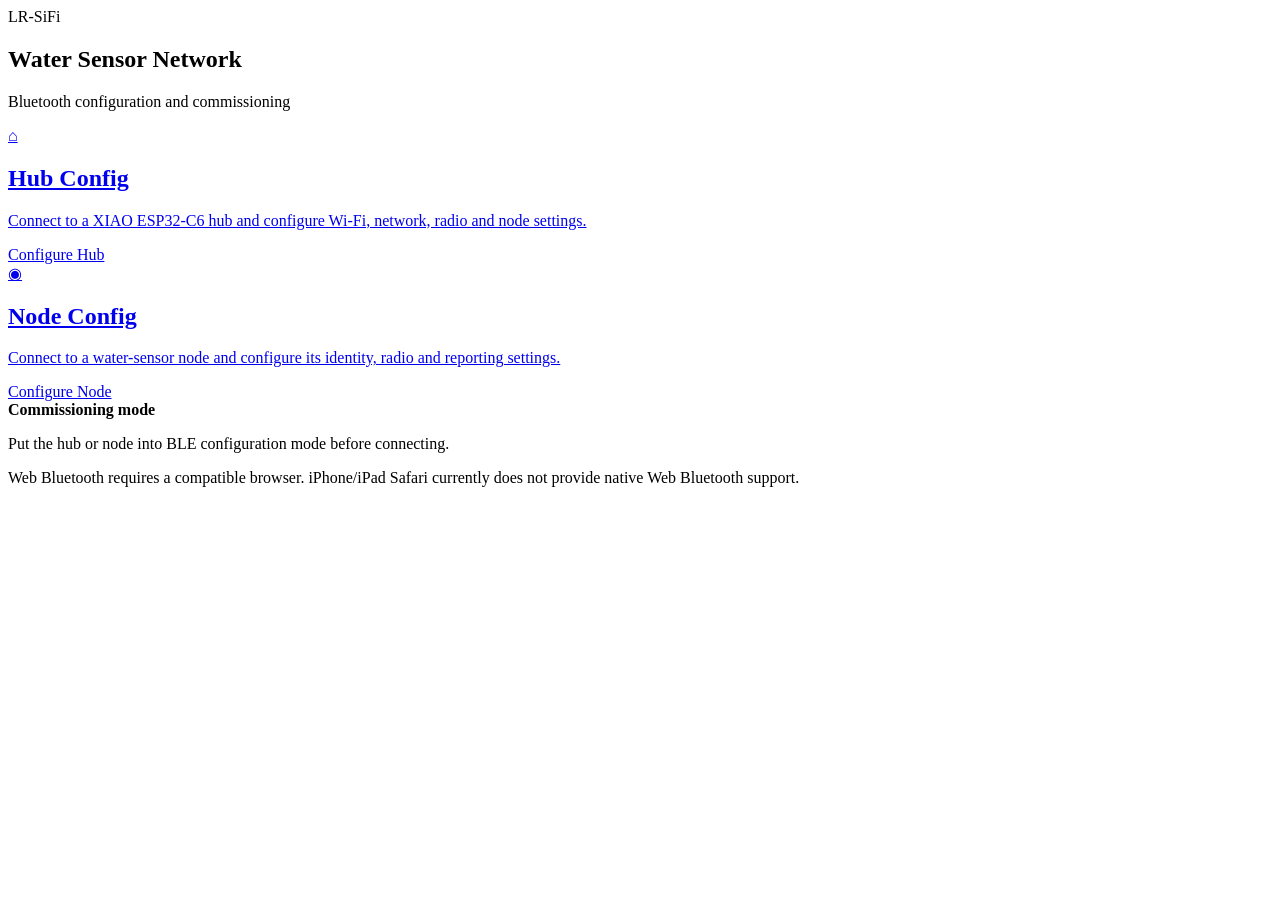
==== docs/index.html @ 214b811f "Add GitHub Pages BLE configuration home" ====
<!doctype html>
<html lang="en">
<head>
  <meta charset="utf-8">
  <meta name="viewport" content="width=device-width,initial-scale=1">
  <title>LoRa Water Sensor Configuration</title>
  <link rel="stylesheet" href="styles.css">
</head>
<body>
  <main class="shell">
    <section class="hero">
      <div class="eyebrow">LR-SiFi</div>
      <h1>Water Sensor Network</h1>
      <p>Bluetooth configuration and commissioning</p>
    </section>

    <section class="cards">
      <a class="card" href="hub.html">
        <div class="icon">⌂</div>
        <h2>Hub Config</h2>
        <p>Connect to a XIAO ESP32-C6 hub and configure Wi-Fi, network, radio and node settings.</p>
        <span class="button">Configure Hub</span>
      </a>

      <a class="card" href="node.html">
        <div class="icon">◉</div>
        <h2>Node Config</h2>
        <p>Connect to a water-sensor node and configure its identity, radio and reporting settings.</p>
        <span class="button">Configure Node</span>
      </a>
    </section>

    <section class="notice">
      <strong>Commissioning mode</strong>
      <p>Put the hub or node into BLE configuration mode before connecting.</p>
      <p class="compat">Web Bluetooth requires a compatible browser. iPhone/iPad Safari currently does not provide native Web Bluetooth support.</p>
    </section>
  </main>
</body>
</html>
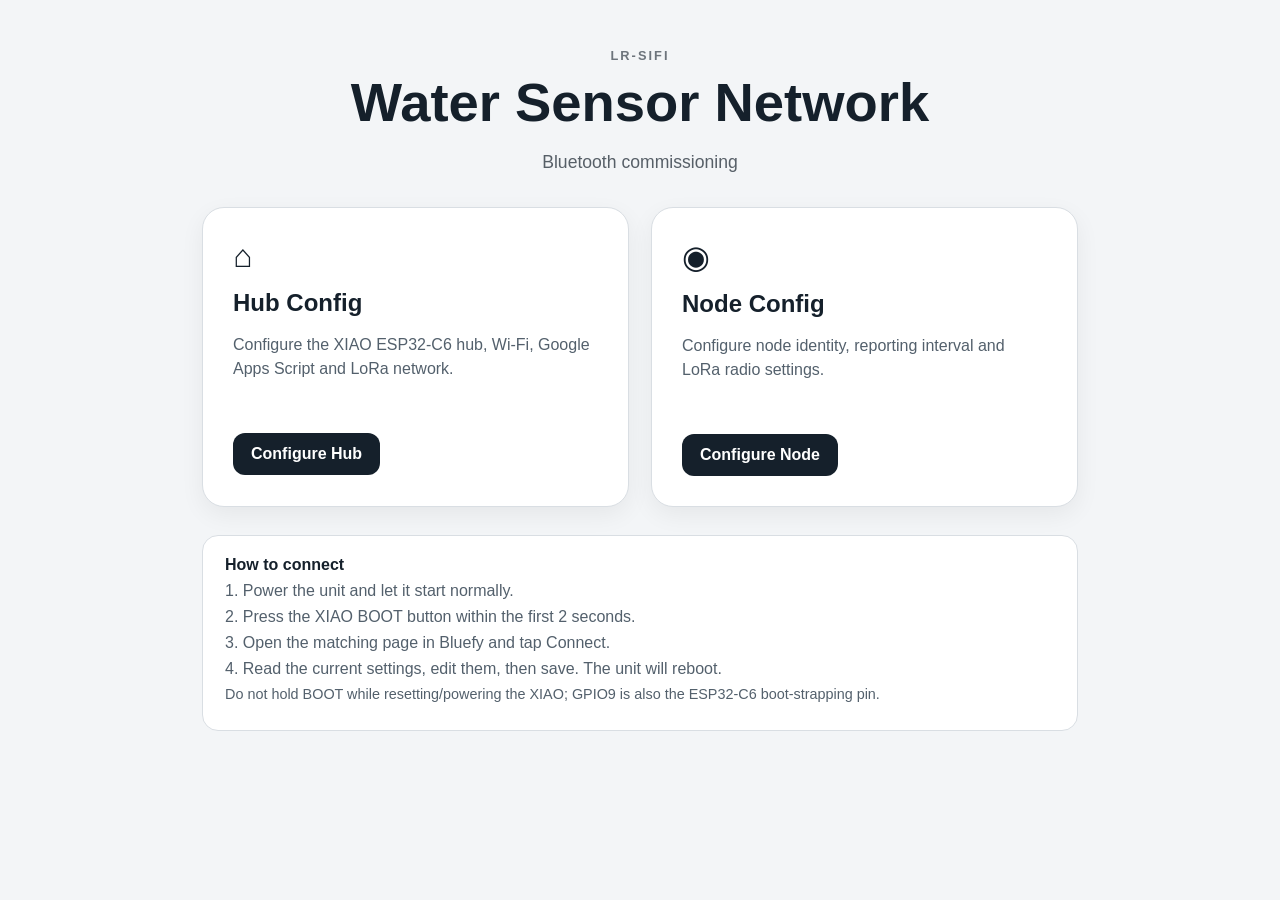
==== commit 2e6f894d: "Build Bluefy BLE commissioning pages" ====
--- a/docs/index.html
+++ b/docs/index.html
@@ -3,38 +3,41 @@
 <head>
   <meta charset="utf-8">
   <meta name="viewport" content="width=device-width,initial-scale=1">
-  <title>LoRa Water Sensor Configuration</title>
+  <title>LR-SiFi Water Sensor Network</title>
   <link rel="stylesheet" href="styles.css">
 </head>
 <body>
-  <main class="shell">
-    <section class="hero">
-      <div class="eyebrow">LR-SiFi</div>
-      <h1>Water Sensor Network</h1>
-      <p>Bluetooth configuration and commissioning</p>
-    </section>
+<main class="shell">
+  <section class="hero">
+    <div class="eyebrow">LR-SiFi</div>
+    <h1>Water Sensor Network</h1>
+    <p>Bluetooth commissioning</p>
+  </section>
 
-    <section class="cards">
-      <a class="card" href="hub.html">
-        <div class="icon">⌂</div>
-        <h2>Hub Config</h2>
-        <p>Connect to a XIAO ESP32-C6 hub and configure Wi-Fi, network, radio and node settings.</p>
-        <span class="button">Configure Hub</span>
-      </a>
+  <section class="cards">
+    <a class="card" href="hub.html">
+      <div class="icon">⌂</div>
+      <h2>Hub Config</h2>
+      <p>Configure the XIAO ESP32-C6 hub, Wi-Fi, Google Apps Script and LoRa network.</p>
+      <span class="button">Configure Hub</span>
+    </a>
 
-      <a class="card" href="node.html">
-        <div class="icon">◉</div>
-        <h2>Node Config</h2>
-        <p>Connect to a water-sensor node and configure its identity, radio and reporting settings.</p>
-        <span class="button">Configure Node</span>
-      </a>
-    </section>
+    <a class="card" href="node.html">
+      <div class="icon">◉</div>
+      <h2>Node Config</h2>
+      <p>Configure node identity, reporting interval and LoRa radio settings.</p>
+      <span class="button">Configure Node</span>
+    </a>
+  </section>
 
-    <section class="notice">
-      <strong>Commissioning mode</strong>
-      <p>Put the hub or node into BLE configuration mode before connecting.</p>
-      <p class="compat">Web Bluetooth requires a compatible browser. iPhone/iPad Safari currently does not provide native Web Bluetooth support.</p>
-    </section>
-  </main>
+  <section class="notice">
+    <strong>How to connect</strong>
+    <p>1. Power the unit and let it start normally.</p>
+    <p>2. Press the XIAO BOOT button within the first 2 seconds.</p>
+    <p>3. Open the matching page in Bluefy and tap Connect.</p>
+    <p>4. Read the current settings, edit them, then save. The unit will reboot.</p>
+    <p class="compat">Do not hold BOOT while resetting/powering the XIAO; GPIO9 is also the ESP32-C6 boot-strapping pin.</p>
+  </section>
+</main>
 </body>
-</html>
+</html>
--- a/docs/styles.css
+++ b/docs/styles.css
@@ -0,0 +1 @@
+*{box-sizing:border-box}body{margin:0;font-family:-apple-system,BlinkMacSystemFont,"Segoe UI",sans-serif;background:#f3f5f7;color:#15202b}.shell{max-width:920px;margin:0 auto;padding:48px 22px}.hero{text-align:center;margin-bottom:34px}.eyebrow{font-size:.8rem;letter-spacing:.16em;text-transform:uppercase;font-weight:700;opacity:.6}.hero h1{font-size:clamp(2rem,6vw,3.4rem);margin:8px 0}.hero p{font-size:1.1rem;opacity:.7}.cards{display:grid;grid-template-columns:repeat(2,minmax(0,1fr));gap:22px}.card{display:block;padding:30px;background:white;border:1px solid #d9dee3;border-radius:22px;color:inherit;text-decoration:none;box-shadow:0 8px 24px rgba(0,0,0,.06);transition:transform .15s,box-shadow .15s}.card:hover{transform:translateY(-3px);box-shadow:0 12px 30px rgba(0,0,0,.1)}.icon{font-size:2rem}.card h2{margin:14px 0 8px}.card p{line-height:1.55;min-height:72px;color:#53606c}.button{display:inline-block;margin-top:12px;padding:12px 18px;border-radius:12px;background:#15202b;color:white;font-weight:700}.notice{margin-top:28px;padding:20px 22px;background:white;border-radius:16px;border:1px solid #d9dee3}.notice p{margin:.5rem 0;color:#53606c}.compat{font-size:.9rem}@media(max-width:680px){.cards{grid-template-columns:1fr}.card p{min-height:0}}
